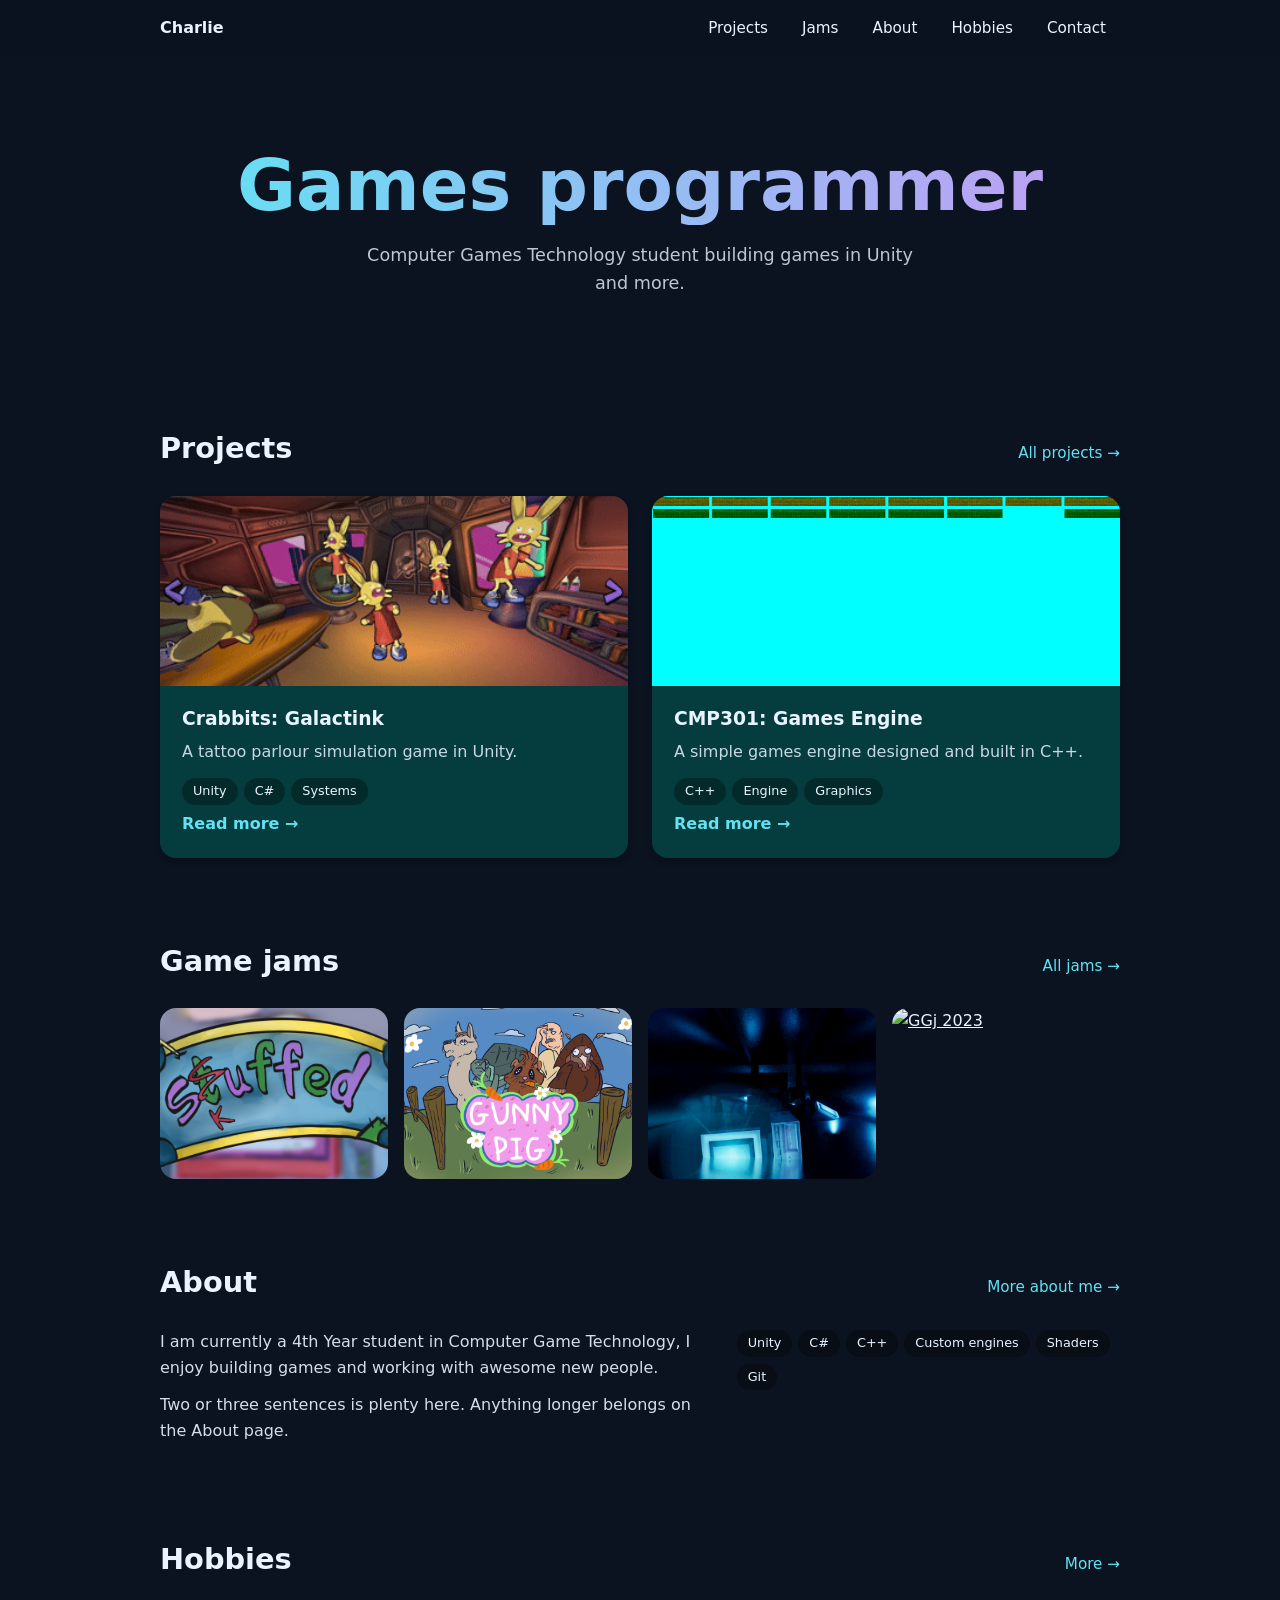
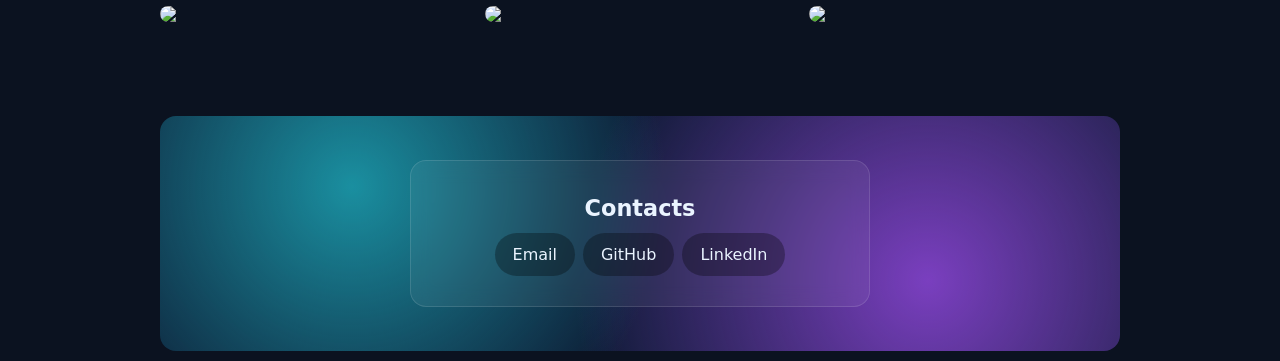
==== index.html @ 446ffeb7 "New Portfolio look" ====
<!DOCTYPE html>
<html lang="en">
<head>
    <meta charset="UTF-8">
    <meta name="viewport" content="width=device-width, initial-scale=1.0">
    <title>Charlie · Games Programmer</title>
    <link rel="stylesheet" href="styles.css">
</head>
<body>

<header>
    <div class="wrap">
        <a class="brand" href="index.html">Charlie</a>
        <nav>
            <ul>
                <li><a href="index.html#projects">Projects</a></li>
                <li><a href="index.html#jams">Jams</a></li>
                <li><a href="index.html#about">About</a></li>
                <li><a href="index.html#hobbies">Hobbies</a></li>
                <li><a href="index.html#contact">Contact</a></li>
            </ul>
        </nav>
    </div>
</header>

<main class="wrap" id="top">

    <div class="hero">
        <h1>Games programmer</h1>
        <p>Computer Games Technology student building games in Unity and more.</p>
        <!--<a class="btn primary" href="#projects">See my work</a>-->
        <!--<a class="btn ghost" href="#contact">Get in touch</a>-->
    </div>
    <section id="projects" class="reveal">
        <div class="head"><h2>Projects</h2><a class="more" href="projects.html">All projects →</a></div>
        <div class="project-grid">
            <a class="project" href="galactink.html">
                <img src="images/dancingplebs.gif" alt="Galactink screenshot">
                <div class="body">
                    <h3>Crabbits: Galactink</h3>
                    <p>A tattoo parlour simulation game in Unity.</p>
                    <div class="chips"><span>Unity</span><span>C#</span><span>Systems</span></div>
                    <span class="go">Read more →</span>
                </div>
            </a>
            <a class="project" href="engine.html">
                <img src="images/QuarkEngine.png" alt="Games engine screenshot">
                <div class="body">
                    <h3>CMP301: Games Engine</h3>
                    <p>A simple games engine designed and built in C++.</p>
                    <div class="chips"><span>C++</span><span>Engine</span><span>Graphics</span></div>
                    <span class="go">Read more →</span>
                </div>
            </a>
        </div>
    </section>

    <!-- JAms -->
    <section id="jams" class="reveal">
        <div class="head"><h2>Game jams</h2><a class="more" href="jams.html">All jams →</a></div>
        <div class="jam-grid">
            <a class="jam" href="jams.html"><img src="images/skuffed.png" alt="Skuffed"><div class="info"><h3>Skuffed</h3><p>72h · Unity</p></div></a>
            <a class="jam" href="jams.html"><img src="images/Gunnypig.png" alt="GGJ 2024"><div class="info"><h3>GunnyPig</h3><p>48h · Godot</p></div></a>
            <a class="jam" href="jams.html"><img src="images/AscentHorroGame.png" alt="GGJ 2025"><div class="info"><h3>Ascent</h3><p>48h · Unreal</p></div></a>
            <a class="jam" href="jams.html"><img src="images/jam-4.svg" alt="GGj 2023"><div class="info"><h3>sosoowge Ninja</h3><p>48h · Sandbox</p></div></a>
        </div>
    </section>

    <section id="about" class="reveal">
        <div class="head"><h2>About</h2><a class="more" href="about.html">More about me →</a></div>
        <div class="about">
            <div>
                <p>I am currently a 4th Year student in Computer Game Technology, I enjoy building games and working with awesome new people.</p>
                <p>Two or three sentences is plenty here. Anything longer belongs on the About page.</p>
            </div>
            <div class="chips">
                <span>Unity</span><span>C#</span><span>C++</span><span>Custom engines</span><span>Shaders</span><span>Git</span>
            </div>
        </div>
    </section>

    <section id="hobbies" class="reveal">
        <div class="head"><h2>Hobbies</h2><a class="more" href="hobbies.html">More →</a></div>
        <div class="gallery">
            <img src="images/print-1.svg">
            <img src="images/print-2.svg">
            <img src="images/print-3.svg">
        </div>
    </section>
    <section id="contact" class="reveal">
        <div class="glass-stage">
            <div class="glass">
                <h3>Contacts</h3>
                <div class="links">
                    <a href="mailto:charlie.s.mackenzie@outlook.co.uk">Email</a>
                    <a href="https://github.com/CharlieMack97">GitHub</a>
                    <a href="https://www.linkedin.com/in/charlie-mackenzie-b33049221/">LinkedIn</a>
                </div>
            </div>
        </div>
    </section>

</main>
</body>
</html>
---- styles.css ----
/* ==========================================================
   Portfolio styles: shared by every page.
   Change the colours once here (the :root block) to restyle the whole site.
   ========================================================== */

:root {
    --bg: #0b1220;
    --teal: rgba(5, 65, 65, 0.9);
    --accent: #62e2f3;
    --text: #eaf4ff;
    --radius: 16px;
}
* { box-sizing: border-box; }
html { scroll-behavior: smooth; scroll-padding-top: 70px; background: var(--bg); }
/* No background on body: it would cover anything you put behind the page (e.g. the rain layer) */
body { margin: 0; font-family: system-ui, sans-serif; color: var(--text); line-height: 1.6; }
a { color: inherit; }
.wrap { max-width: 1000px; margin: 0 auto; padding: 0 20px; }


header { position: sticky; top: 0; z-index: 30; background: rgba(11,18,32,.85); backdrop-filter: blur(8px); -webkit-backdrop-filter: blur(8px); }
header .wrap { display: flex; align-items: center; justify-content: space-between; height: 56px; }
.brand { font-weight: 800; text-decoration: none; }
nav ul { display: flex; gap: 6px; list-style: none; margin: 0; padding: 0; }
nav a { display: block; padding: 6px 14px; border-radius: 999px; text-decoration: none; font-size: .95rem; }
nav a:hover { background: rgba(46,158,158,.9); }
@media (max-width: 640px) { nav a { padding: 6px 9px; font-size: .85rem; } }


section { padding: 70px 0 10px; }
.head { display: flex; align-items: baseline; justify-content: space-between; margin-bottom: 24px; }
.head h2 { margin: 0; font-size: 1.8rem; }
.more { color: var(--accent); text-decoration: none; font-size: .95rem; white-space: nowrap; }
.more:hover { text-decoration: underline; }


.hero { padding: 90px 0 30px; text-align: center; }
.hero h1 { font-size: clamp(2.4rem, 8vw, 4.5rem); margin: 0; line-height: 1.1;
    background: linear-gradient(90deg, #62e2f3, #c39cf3); -webkit-background-clip: text; background-clip: text; color: transparent; }
.hero p { max-width: 560px; margin: 16px auto 28px; opacity: .8; font-size: 1.1rem; }
.btn { display: inline-block; padding: 12px 26px; border-radius: 999px; text-decoration: none; font-weight: 700; margin: 4px; }
.btn.primary { background: var(--accent); color: #041018; }
.btn.ghost { background: var(--teal); }
.btn:hover { filter: brightness(1.15); }


.project-grid { display: grid; grid-template-columns: repeat(auto-fit, minmax(300px, 1fr)); gap: 24px; }
.project { display: flex; flex-direction: column; overflow: hidden; border-radius: var(--radius); background: var(--teal);
    text-decoration: none; box-shadow: 0 4px 6px rgba(0,0,0,.15); transition: transform .3s ease, box-shadow .3s ease; }
.project:hover { transform: translateY(-5px); box-shadow: 0 10px 20px rgba(0,0,0,.3); }
.project img { width: 100%; height: 190px; object-fit: cover; display: block; }
.project .body { padding: 18px 22px 22px; display: flex; flex-direction: column; flex: 1; }
.project h3 { margin: 0 0 6px; }
.project p { margin: 0 0 12px; opacity: .85; }
.project .go { margin-top: auto; color: var(--accent); font-weight: 600; text-decoration: none; }
.chips span { display: inline-block; padding: 3px 11px; margin: 0 6px 6px 0; border-radius: 999px; background: rgba(0,0,0,.3); font-size: .8rem; }


.jam-grid { display: grid; grid-template-columns: repeat(auto-fill, minmax(220px, 1fr)); gap: 16px; }
.jam { position: relative; overflow: hidden; border-radius: var(--radius); aspect-ratio: 4 / 3; display: block; }
.jam img { width: 100%; height: 100%; object-fit: cover; display: block; transition: transform .4s ease; }
.jam:hover img { transform: scale(1.08); }
.jam .info { position: absolute; inset: auto 0 0 0; padding: 14px; background: linear-gradient(transparent, rgba(0,0,0,.85));
    transform: translateY(100%); transition: transform .3s ease; }
.jam:hover .info { transform: translateY(0); }
.jam .info h3 { margin: 0; font-size: 1rem; }
.jam .info p { margin: 0; font-size: .8rem; opacity: .8; }
@media (hover: none) { .jam .info { transform: none; } }


.about { display: grid; grid-template-columns: 1.4fr 1fr; gap: 40px; align-items: start; }
.about p { margin: 0 0 12px; opacity: .9; }
@media (max-width: 760px) { .about { grid-template-columns: 1fr; gap: 16px; } }

.gallery { columns: 3 200px; column-gap: 14px; }
.gallery img { width: 100%; display: block; margin-bottom: 14px; border-radius: 12px; break-inside: avoid; }


.glass-stage { padding: 44px 16px; border-radius: var(--radius); overflow: hidden;
    background: radial-gradient(circle at 20% 30%, #1a8fa0 0, transparent 40%),
                radial-gradient(circle at 80% 70%, #7a3fbf 0, transparent 45%), #0d1a33; }
.glass { max-width: 460px; margin: 0 auto; padding: 30px; text-align: center; border-radius: var(--radius);
    background: rgba(255,255,255,.06); backdrop-filter: blur(10px); -webkit-backdrop-filter: blur(10px);
    border: 1px solid rgba(255,255,255,.12); }
.glass h3 { margin: 0 0 6px; font-size: 1.4rem; }
.glass p { margin: 0 0 18px; opacity: .8; }
.links { display: flex; flex-wrap: wrap; gap: 8px; justify-content: center; }
.links a { padding: 9px 18px; border-radius: 999px; background: rgba(0,0,0,.3); text-decoration: none; }
.links a:hover { background: var(--accent); color: #041018; }

footer { text-align: center; padding: 40px 0 50px; opacity: .5; font-size: .9rem; }


.subpage { padding-top: 30px; padding-bottom: 20px; }
.back { display: inline-block; color: var(--accent); text-decoration: none; margin-bottom: 20px; }
.back:hover { text-decoration: underline; }
.page-title { font-size: clamp(2rem, 6vw, 3.2rem); margin: 0 0 8px; line-height: 1.15;
    background: linear-gradient(90deg, #62e2f3, #c39cf3); -webkit-background-clip: text; background-clip: text; color: transparent; }
.lead { font-size: 1.15rem; opacity: .85; margin: 0 0 16px; max-width: 700px; }

.cover { width: 100%; max-height: 420px; object-fit: cover; display: block; border-radius: var(--radius); margin: 24px 0; }

.facts { display: grid; grid-template-columns: repeat(auto-fit, minmax(160px, 1fr)); gap: 12px; margin-bottom: 32px; }
.facts div { background: var(--teal); border-radius: 12px; padding: 12px 16px; }
.facts b { display: block; color: var(--accent); font-size: .8rem; text-transform: uppercase; letter-spacing: .06em; }

.prose { max-width: 720px; }
.prose h2 { margin: 36px 0 8px; font-size: 1.5rem; }
.prose p, .prose li { opacity: .9; }
.prose ul { padding-left: 22px; }
.prose a { color: var(--accent); }

.video { position: relative; aspect-ratio: 16 / 9; border-radius: var(--radius); overflow: hidden; margin: 24px 0; background: #000; }
.video iframe { position: absolute; inset: 0; width: 100%; height: 100%; border: 0; }

.timeline { position: relative; padding-left: 30px; max-width: 720px; }
.timeline::before { content: ""; position: absolute; left: 8px; top: 0; bottom: 0; width: 2px; background: var(--accent); }
.timeline .item { position: relative; margin-bottom: 28px; }
.timeline .item::before { content: ""; position: absolute; left: -28px; top: 6px; width: 14px; height: 14px; border-radius: 50%; background: var(--accent); }
.timeline .when { color: var(--accent); font-size: .85rem; }
.timeline h3 { margin: 0; }
.timeline p { margin: 4px 0 0; opacity: .8; }

/* ---------- Scroll reveal (browsers without support just show everything) ---------- */
@supports (animation-timeline: view()) {
    .reveal { animation: rise linear both; animation-timeline: view(); animation-range: entry 0% cover 30%; }
}
@keyframes rise { from { opacity: 0; translate: 0 40px; } to { opacity: 1; translate: 0; } }
@media (prefers-reduced-motion: reduce) { html { scroll-behavior: auto; } .reveal { animation: none; } }
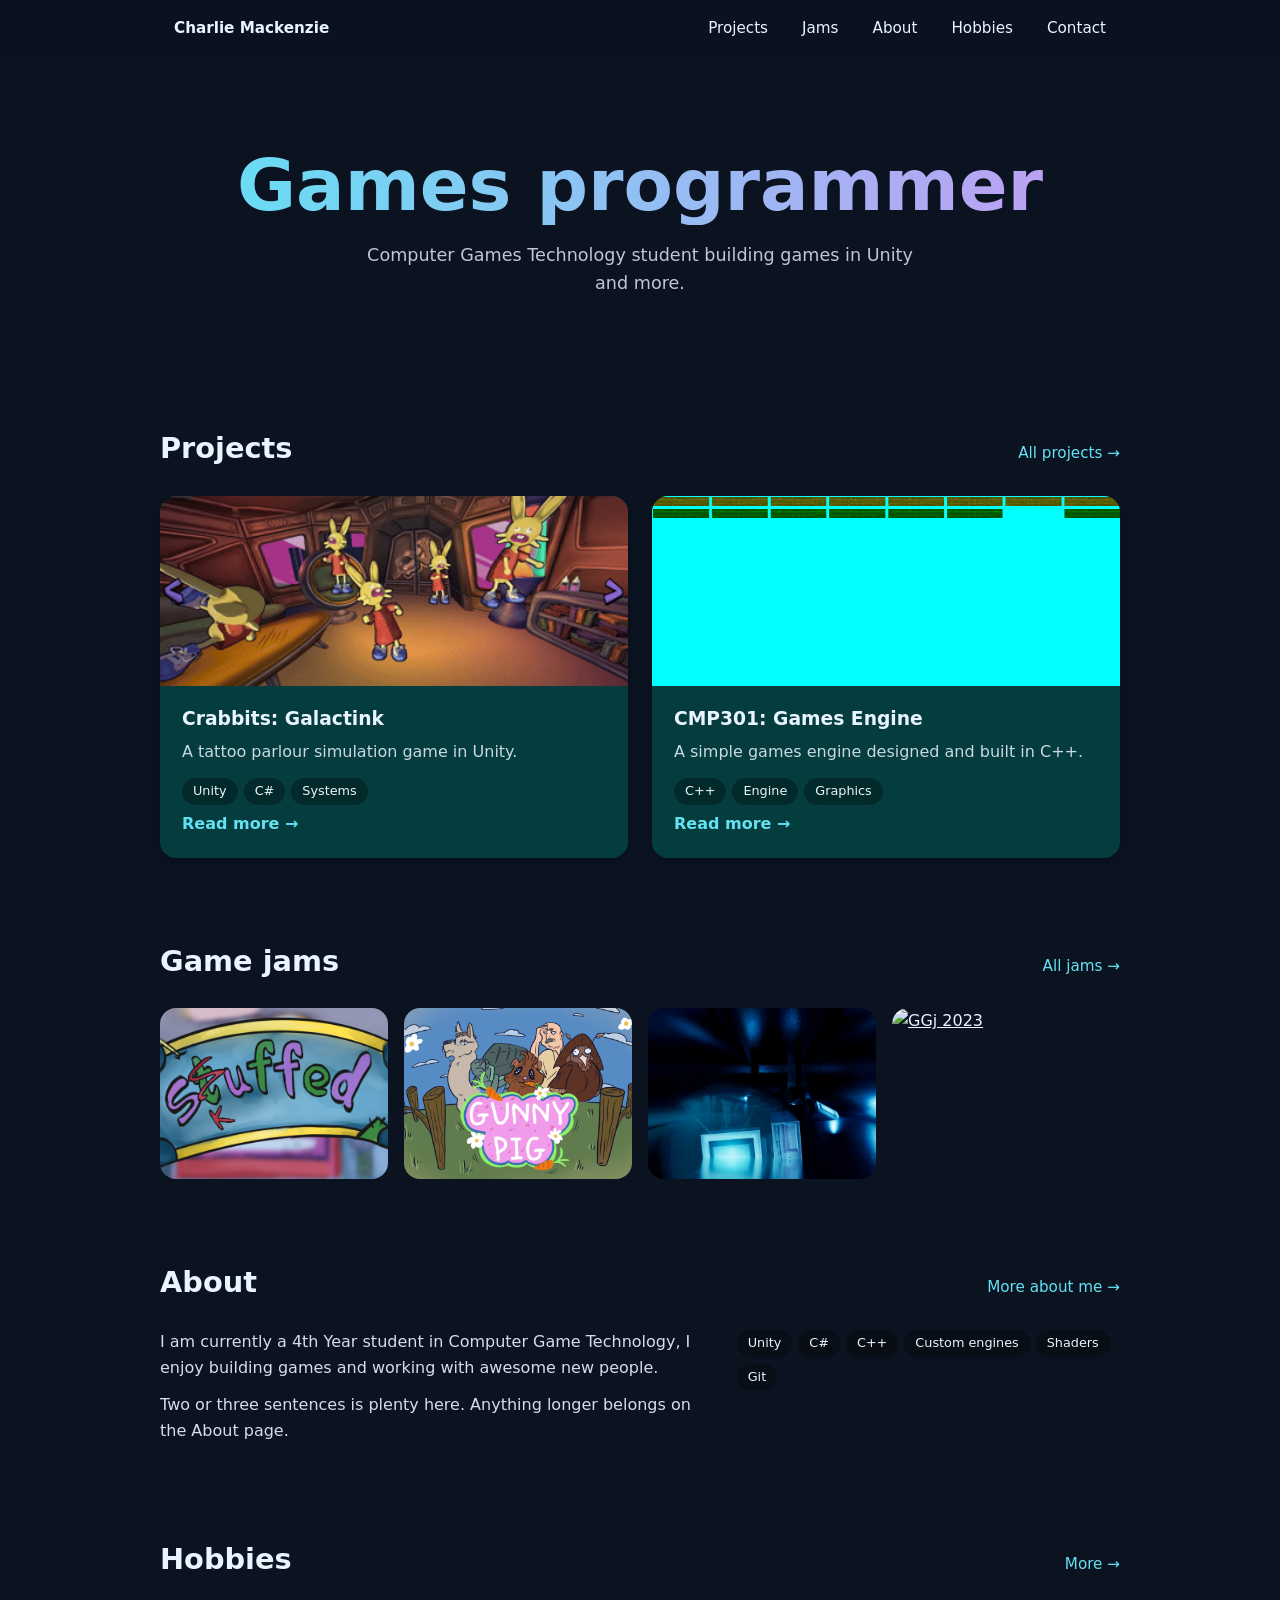
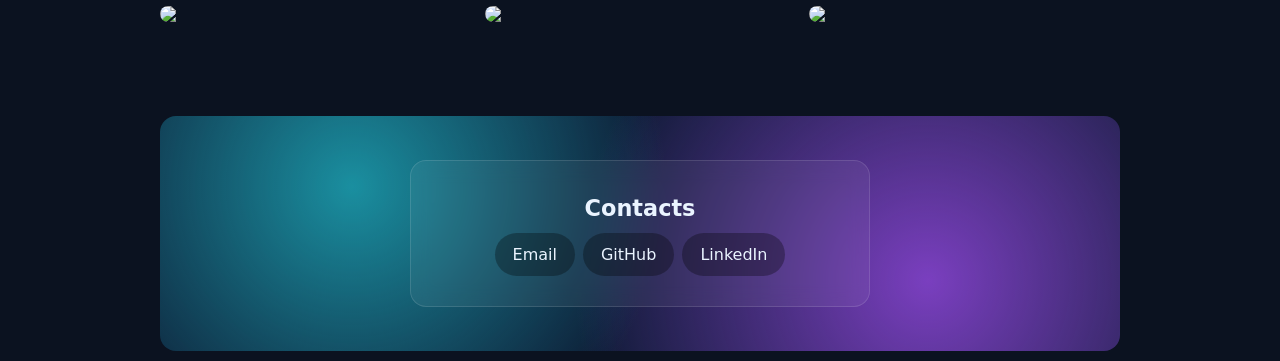
==== commit 9f24bf19: "updating projects and images" ====
--- a/index.html
+++ b/index.html
@@ -10,13 +10,15 @@
 
 <header>
     <div class="wrap">
-        <a class="brand" href="index.html">Charlie</a>
+        <nav>
+        <a class="brand" href="index.html">Charlie Mackenzie</a>
+        </nav>
         <nav>
             <ul>
-                <li><a href="index.html#projects">Projects</a></li>
-                <li><a href="index.html#jams">Jams</a></li>
-                <li><a href="index.html#about">About</a></li>
-                <li><a href="index.html#hobbies">Hobbies</a></li>
+                <li><a href="projects.html">Projects</a></li>
+                <li><a href="jams.html">Jams</a></li>
+                <li><a href="about.html">About</a></li>
+                <li><a href="hobbies.html">Hobbies</a></li>
                 <li><a href="index.html#contact">Contact</a></li>
             </ul>
         </nav>
--- a/styles.css
+++ b/styles.css
@@ -110,7 +110,7 @@
 .prose ul { padding-left: 22px; }
 .prose a { color: var(--accent); }
 
-.video { position: relative; aspect-ratio: 16 / 9; border-radius: var(--radius); overflow: hidden; margin: 24px 0; background: #000; }
+.video { position: relative; aspect-ratio: 16 / 9; border-radius: var(--radius); overflow: hidden; background: #646464; }
 .video iframe { position: absolute; inset: 0; width: 100%; height: 100%; border: 0; }
 
 .timeline { position: relative; padding-left: 30px; max-width: 720px; }
